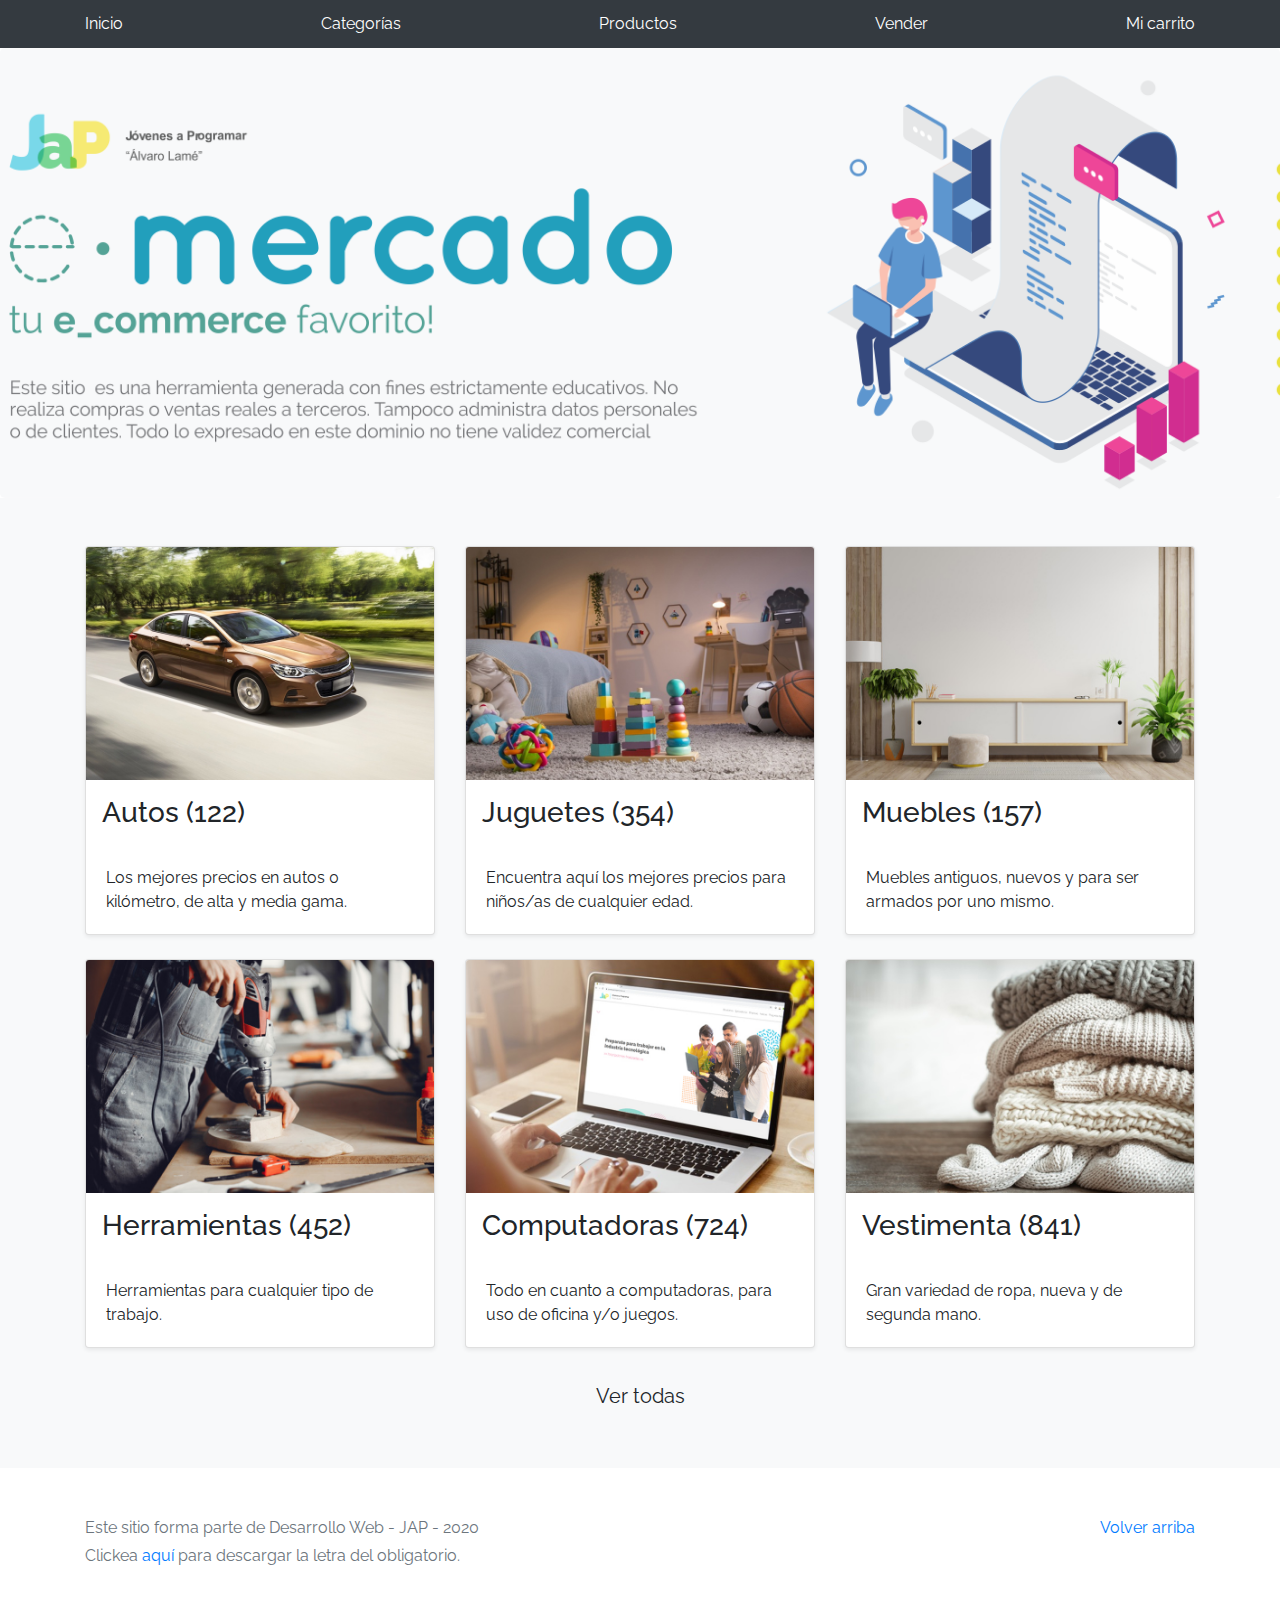
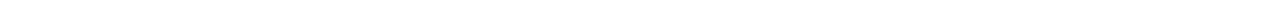
==== index.html @ ba6bd93d "Primer commit con la base del proyecto" ====
<!DOCTYPE html>
<!-- saved from url=(0049)https://getbootstrap.com/docs/4.3/examples/album/ -->
<html lang="en">
  <head>
    <meta http-equiv="Content-Type" content="text/html; charset=UTF-8">
    <meta name="viewport" content="width=device-width, initial-scale=1, shrink-to-fit=no">
    <meta name="description" content="">
    <title>eMercado - Todo lo que busques está aquí</title>

    <link rel="canonical" href="https://getbootstrap.com/docs/4.3/examples/album/">
    <link href="https://fonts.googleapis.com/css?family=Raleway:300,300i,400,400i,700,700i,900,900i" rel="stylesheet">
    <!-- Bootstrap core CSS -->
    <link href="css/bootstrap.min.css" rel="stylesheet">
    <link href="css/styles.css" rel="stylesheet">
  </head>
  <body>
    <nav class="site-header sticky-top py-1 bg-dark">
      <div class="container d-flex flex-column flex-md-row justify-content-between">
        <a class="py-2 d-none d-md-inline-block" href="index.html">Inicio</a>
        <a class="py-2 d-none d-md-inline-block" href="categories.html">Categorías</a>
        <a class="py-2 d-none d-md-inline-block" href="products.html">Productos</a>
        <a class="py-2 d-none d-md-inline-block" href="sell.html">Vender</a>
        <a class="py-2 d-none d-md-inline-block" href="cart.html">Mi carrito</a>
      </div>
    </nav>
    <main role="main">
      <section class="jumbotron text-center">
        <div class="m-5">
          <h1></h1>
        </div>
      </section>
      <div class="album py-5 bg-light">
        <div class="container">
          <div class="row">
            <div class="col-md-4">
              <a href="categories.html" class="card mb-4 shadow-sm custom-card">
                <img class="bd-placeholder-img card-img-top"  src="img/cat1.jpg">
                <h3 class="m-3">Autos (122)</h3>
                <div class="card-body">
                  <p class="card-text">Los mejores precios en autos 0 kilómetro, de alta y media gama.</p>
                </div>
              </a>
            </div>
            <div class="col-md-4">
                <a href="categories.html" class="card mb-4 shadow-sm custom-card">
                  <img class="bd-placeholder-img card-img-top" src="img/cat2.jpg">
                  <h3 class="m-3">Juguetes (354)</h3>
                  <div class="card-body">
                    <p class="card-text">Encuentra aquí los mejores precios para niños/as de cualquier edad.</p>
                  </div>
                </a>
            </div>
            <div class="col-md-4">
                <a href="categories.html" class="card mb-4 shadow-sm custom-card">
                  <img class="bd-placeholder-img card-img-top" src="img/cat3.jpg">
                  <h3 class="m-3">Muebles (157)</h3>
                  <div class="card-body">
                    <p class="card-text">Muebles antiguos, nuevos y para ser armados por uno mismo.</p>
                  </div>
                </a>
            </div>
            <div class="col-md-4">
                <a href="categories.html" class="card mb-4 shadow-sm custom-card">
                  <img class="bd-placeholder-img card-img-top" src="img/cat4.jpg">
                  <h3 class="m-3">Herramientas (452)</h3>
                  <div class="card-body">
                    <p class="card-text">Herramientas para cualquier tipo de trabajo.</p>
                  </div>
                </a>
            </div>
            <div class="col-md-4">
                <a href="categories.html" class="card mb-4 shadow-sm custom-card">
                  <img class="bd-placeholder-img card-img-top" src="img/cat5.jpg">
                  <h3 class="m-3">Computadoras (724)</h3>
                  <div class="card-body">
                    <p class="card-text">Todo en cuanto a computadoras, para uso de oficina y/o juegos.</p>
                  </div>
                </a>
            </div>
            <div class="col-md-4">
                <a href="categories.html" class="card mb-4 shadow-sm custom-card">
                  <img class="bd-placeholder-img card-img-top" src="img/cat6.jpg">
                  <h3 class="m-3">Vestimenta (841)</h3>
                  <div class="card-body">
                    <p class="card-text">Gran variedad de ropa, nueva y de segunda mano.</p>
                  </div>
                </a>
            </div>
          </div>
          <div class="row">
              <a type="button" class="btn btn-light btn-lg btn-block" href="categories.html">Ver todas</a>
          </div>
        </div>
      </div>
    </main>
    <footer class="text-muted">
      <div class="container">
        <p class="float-right">
          <a href="#">Volver arriba</a>
        </p>
        <p>Este sitio forma parte de Desarrollo Web - JAP - 2020</p>
        <p>Clickea <a target="_blank" href="Letra.pdf">aquí</a> para descargar la letra del obligatorio.</p>
      </div>
    </footer>
    <script src="js/jquery-3.4.1.min.js"></script>
    <script src="js/bootstrap.bundle.min.js"></script>
    <script src="js/init.js"></script>
  </body>
</html>
---- css/styles.css ----
.jumbotron, .card-body, .container, .site-header{
    font-family: 'Raleway', serif !important;
}

.jumbotron .display-4{
    font-weight: bold;
}

.jumbotron {
  height: 50vh;
  padding: 5em inherit;
  margin-bottom: 0;
  background-color: #53C0FB;
  background: url('../img/cover_back.png');
  background-size: cover;
  background-position: center;
  background-repeat: no-repeat;
  color: black;
  font-weight: bold;
}

@media (min-width: 768px) {
  .jumbotron {
    padding-top: 6rem;
    padding-bottom: 6rem;
  }
}

.jumbotron p:last-child {
  margin-bottom: 0;
}

.jumbotron-heading {
  font-weight: 300;
}

.jumbotron .container {
  max-width: 40rem;
  background-color: rgba(255, 255, 255, 0.5);
  border-radius: 10px;
  text-shadow: 1px 1px 2px grey;
}

.jumbotron .lead{
  font-size: 38px;
}

footer {
  padding-top: 3rem;
  padding-bottom: 3rem;
}

footer p {
  margin-bottom: .25rem;
}

.site-header a {
  color: white;
  transition: ease-in-out color .15s;
}

.light-text {
  color: white;
}

.site-header .dropdown-menu a {
  color: black;
}

.dropzone{
  border: 2px dashed #0087F7;
  border-radius: 5px;
  background: white;
}

.alert{
  position: fixed;
  top:80px;
  width: 50%;
  left: 50%;
  transform: translate(-50%, 0);
}

.lds-ring {
  display: inline-block;
  position: relative;
  width: 64px;
  height: 64px;
  top:50%;
  left: 50%;
}
.lds-ring div {
  box-sizing: border-box;
  display: block;
  position: absolute;
  width: 51px;
  height: 51px;
  margin: 6px;
  border: 6px solid #fff;
  border-radius: 50%;
  animation: lds-ring 1.2s cubic-bezier(0.5, 0, 0.5, 1) infinite;
  border-color: #fff transparent transparent transparent;
}
.lds-ring div:nth-child(1) {
  animation-delay: -0.45s;
}
.lds-ring div:nth-child(2) {
  animation-delay: -0.3s;
}
.lds-ring div:nth-child(3) {
  animation-delay: -0.15s;
}
@keyframes lds-ring {
  0% {
    transform: rotate(0deg);
  }
  100% {
    transform: rotate(360deg);
  }
}

#spinner-wrapper{
  position: fixed;
  background-color: rgba(0,0,0,0.5);
  width:100%;
  height: 100%;
  top:0;
  left:0;
  z-index: 1021;
  display: none;
}

a.custom-card,
a.custom-card:hover {
  color: inherit;
  text-decoration: inherit;
}

.checked {
  color: orange;
}
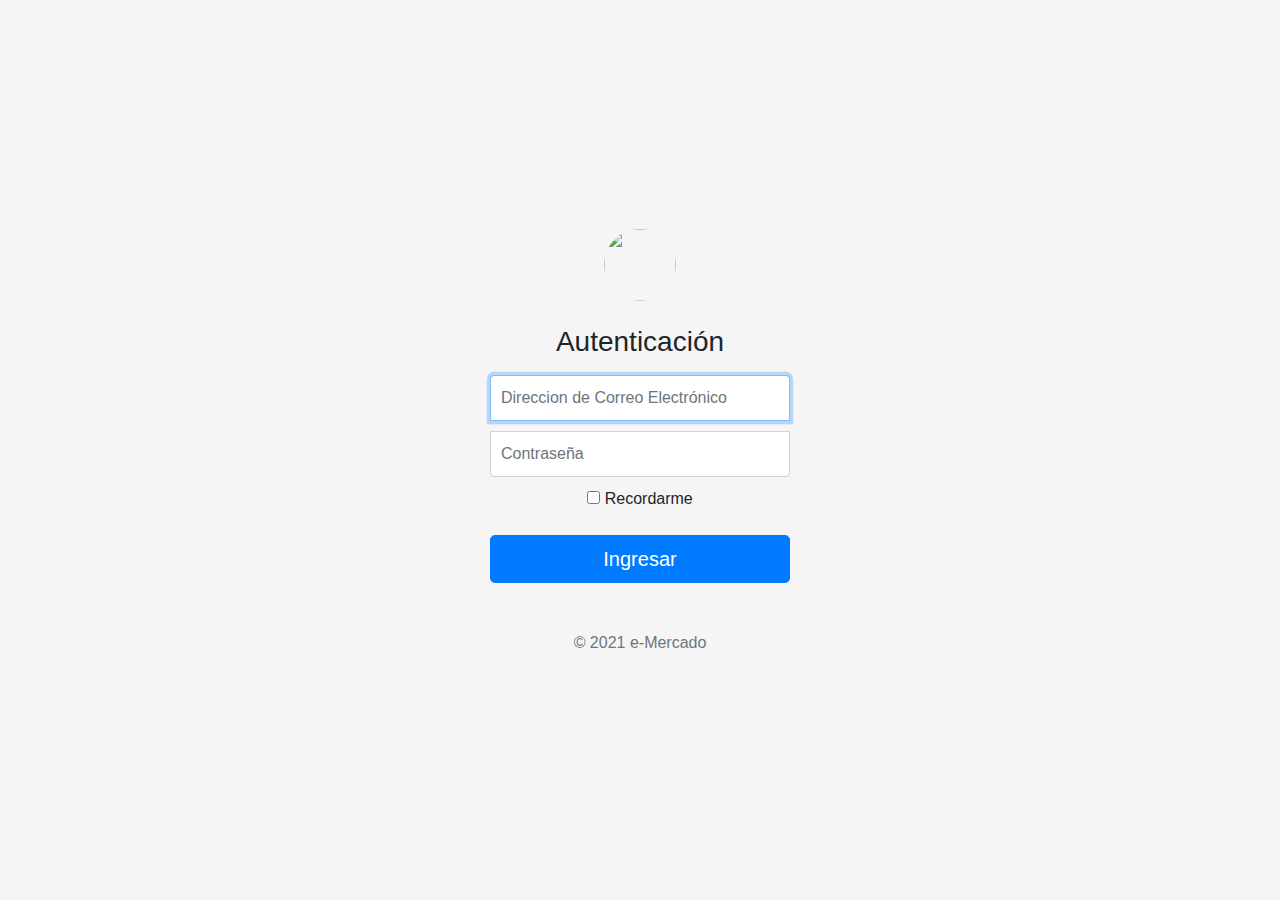
==== commit 73dc5b21: "Login y Productos" ====
--- a/index.html
+++ b/index.html
@@ -1,109 +1,60 @@
 <!DOCTYPE html>
 <!-- saved from url=(0049)https://getbootstrap.com/docs/4.3/examples/album/ -->
 <html lang="en">
-  <head>
-    <meta http-equiv="Content-Type" content="text/html; charset=UTF-8">
-    <meta name="viewport" content="width=device-width, initial-scale=1, shrink-to-fit=no">
-    <meta name="description" content="">
-    <title>eMercado - Todo lo que busques está aquí</title>
 
-    <link rel="canonical" href="https://getbootstrap.com/docs/4.3/examples/album/">
-    <link href="https://fonts.googleapis.com/css?family=Raleway:300,300i,400,400i,700,700i,900,900i" rel="stylesheet">
-    <!-- Bootstrap core CSS -->
-    <link href="css/bootstrap.min.css" rel="stylesheet">
-    <link href="css/styles.css" rel="stylesheet">
-  </head>
-  <body>
-    <nav class="site-header sticky-top py-1 bg-dark">
-      <div class="container d-flex flex-column flex-md-row justify-content-between">
-        <a class="py-2 d-none d-md-inline-block" href="index.html">Inicio</a>
-        <a class="py-2 d-none d-md-inline-block" href="categories.html">Categorías</a>
-        <a class="py-2 d-none d-md-inline-block" href="products.html">Productos</a>
-        <a class="py-2 d-none d-md-inline-block" href="sell.html">Vender</a>
-        <a class="py-2 d-none d-md-inline-block" href="cart.html">Mi carrito</a>
-      </div>
-    </nav>
-    <main role="main">
-      <section class="jumbotron text-center">
-        <div class="m-5">
-          <h1></h1>
-        </div>
-      </section>
-      <div class="album py-5 bg-light">
-        <div class="container">
-          <div class="row">
-            <div class="col-md-4">
-              <a href="categories.html" class="card mb-4 shadow-sm custom-card">
-                <img class="bd-placeholder-img card-img-top"  src="img/cat1.jpg">
-                <h3 class="m-3">Autos (122)</h3>
-                <div class="card-body">
-                  <p class="card-text">Los mejores precios en autos 0 kilómetro, de alta y media gama.</p>
-                </div>
-              </a>
-            </div>
-            <div class="col-md-4">
-                <a href="categories.html" class="card mb-4 shadow-sm custom-card">
-                  <img class="bd-placeholder-img card-img-top" src="img/cat2.jpg">
-                  <h3 class="m-3">Juguetes (354)</h3>
-                  <div class="card-body">
-                    <p class="card-text">Encuentra aquí los mejores precios para niños/as de cualquier edad.</p>
-                  </div>
-                </a>
-            </div>
-            <div class="col-md-4">
-                <a href="categories.html" class="card mb-4 shadow-sm custom-card">
-                  <img class="bd-placeholder-img card-img-top" src="img/cat3.jpg">
-                  <h3 class="m-3">Muebles (157)</h3>
-                  <div class="card-body">
-                    <p class="card-text">Muebles antiguos, nuevos y para ser armados por uno mismo.</p>
-                  </div>
-                </a>
-            </div>
-            <div class="col-md-4">
-                <a href="categories.html" class="card mb-4 shadow-sm custom-card">
-                  <img class="bd-placeholder-img card-img-top" src="img/cat4.jpg">
-                  <h3 class="m-3">Herramientas (452)</h3>
-                  <div class="card-body">
-                    <p class="card-text">Herramientas para cualquier tipo de trabajo.</p>
-                  </div>
-                </a>
-            </div>
-            <div class="col-md-4">
-                <a href="categories.html" class="card mb-4 shadow-sm custom-card">
-                  <img class="bd-placeholder-img card-img-top" src="img/cat5.jpg">
-                  <h3 class="m-3">Computadoras (724)</h3>
-                  <div class="card-body">
-                    <p class="card-text">Todo en cuanto a computadoras, para uso de oficina y/o juegos.</p>
-                  </div>
-                </a>
-            </div>
-            <div class="col-md-4">
-                <a href="categories.html" class="card mb-4 shadow-sm custom-card">
-                  <img class="bd-placeholder-img card-img-top" src="img/cat6.jpg">
-                  <h3 class="m-3">Vestimenta (841)</h3>
-                  <div class="card-body">
-                    <p class="card-text">Gran variedad de ropa, nueva y de segunda mano.</p>
-                  </div>
-                </a>
-            </div>
-          </div>
-          <div class="row">
-              <a type="button" class="btn btn-light btn-lg btn-block" href="categories.html">Ver todas</a>
-          </div>
-        </div>
-      </div>
-    </main>
-    <footer class="text-muted">
-      <div class="container">
-        <p class="float-right">
-          <a href="#">Volver arriba</a>
-        </p>
-        <p>Este sitio forma parte de Desarrollo Web - JAP - 2020</p>
-        <p>Clickea <a target="_blank" href="Letra.pdf">aquí</a> para descargar la letra del obligatorio.</p>
-      </div>
-    </footer>
-    <script src="js/jquery-3.4.1.min.js"></script>
-    <script src="js/bootstrap.bundle.min.js"></script>
-    <script src="js/init.js"></script>
-  </body>
+<head>
+  <meta http-equiv="Content-Type" content="text/html; charset=UTF-8">
+  <meta name="viewport" content="width=device-width, initial-scale=1, shrink-to-fit=no">
+  <meta name="description" content="">
+  <title>eMercado - Todo lo que busques está aquí</title>
+
+  <link rel="canonical" href="https://getbootstrap.com/docs/4.3/examples/album/">
+  <link href="https://fonts.googleapis.com/css?family=Raleway:300,300i,400,400i,700,700i,900,900i" rel="stylesheet">
+  <!-- Bootstrap core CSS -->
+  <link href="css/bootstrap.min.css" rel="stylesheet">
+  <link href="css/styles.css" rel="stylesheet">
+  <style>
+    html, body{
+      height: 100%;
+    }
+
+    body {
+      display: -ms-flexbox;
+      display: flex;
+      -ms-flex-align: center;
+      align-items: center;
+      padding-top: 40px;
+      padding-bottom: 40px;
+      background-color: #f5f5f5;
+    }
+
+    .signin {
+      width: 100%;
+      max-width: 330px;
+      padding: 15px;
+      margin: auto;
+    }
+  </style>
+</head>
+
+<body class="text-center">
+  <form class="form-signin" action="postlogin.html">
+  <img id="login-img" class="mb-4" src="D:\OneDrive\Escritorio\ADRI\OBLIGATORIO\Obligatorio_JaP\img\login.png" alt="" width="72" height="72">
+  <h1 class="h3 mb-3 font-weight-normal">Autenticación</h1>
+  <label for="inputEmail" class="sr-only">Direccion de Correo Electrónico</label>
+  <input type="email" id="inputEmail" class="form-control" placeholder="Direccion de Correo Electrónico" required="" autofocus="">
+  <label for="inputPassword" class="sr-only">Contraseña</label>
+  <input type="password" id="inputPassword" class="form-control" placeholder="Contraseña" required="">
+  <div class="checkbox mb-3">
+    <label>
+      <input type="checkbox" value="remember-me"> Recordarme
+    </label>
+  </div>
+  <button class="btn btn-lg btn-primary btn-block" type="submit">Ingresar</button>
+  <p class="mt-5 mb-3 text-muted">© 2021 e-Mercado</p>
+</form>
+
+  <script src="js/init.js"></script>
+  <script src="js/login.js"></script>
+</body>
 </html>--- a/css/styles.css
+++ b/css/styles.css
@@ -138,4 +138,52 @@
 
 .checked {
   color: orange;
+}
+
+.form-signin {
+  width: 100%;
+  max-width: 330px;
+  padding: 15px;
+  margin: auto;
+}
+.form-signin .checkbox {
+  font-weight: 400;
+}
+.form-signin .form-control {
+  position: relative;
+  box-sizing: border-box;
+  height: auto;
+  padding: 10px;
+  font-size: 16px;
+}
+.form-signin .form-control:focus {
+  z-index: 2;
+}
+.form-signin input[type="email"] {
+  margin-bottom: 10px;
+  border-bottom-right-radius: 0;
+  border-bottom-left-radius: 0;
+}
+.form-signin input[type="password"] {
+  margin-bottom: 10px;
+  border-top-left-radius: 0;
+  border-top-right-radius: 0;
+}
+
+#login-img {
+  border-radius: 50%;
+}
+
+.hola {
+  width: 500px;
+}
+
+.productName {
+  font-size: 1.5em;
+}
+
+.col-sm {
+  padding: 1em;
+  margin: 1em;
+  border: 2px solid black;
 }